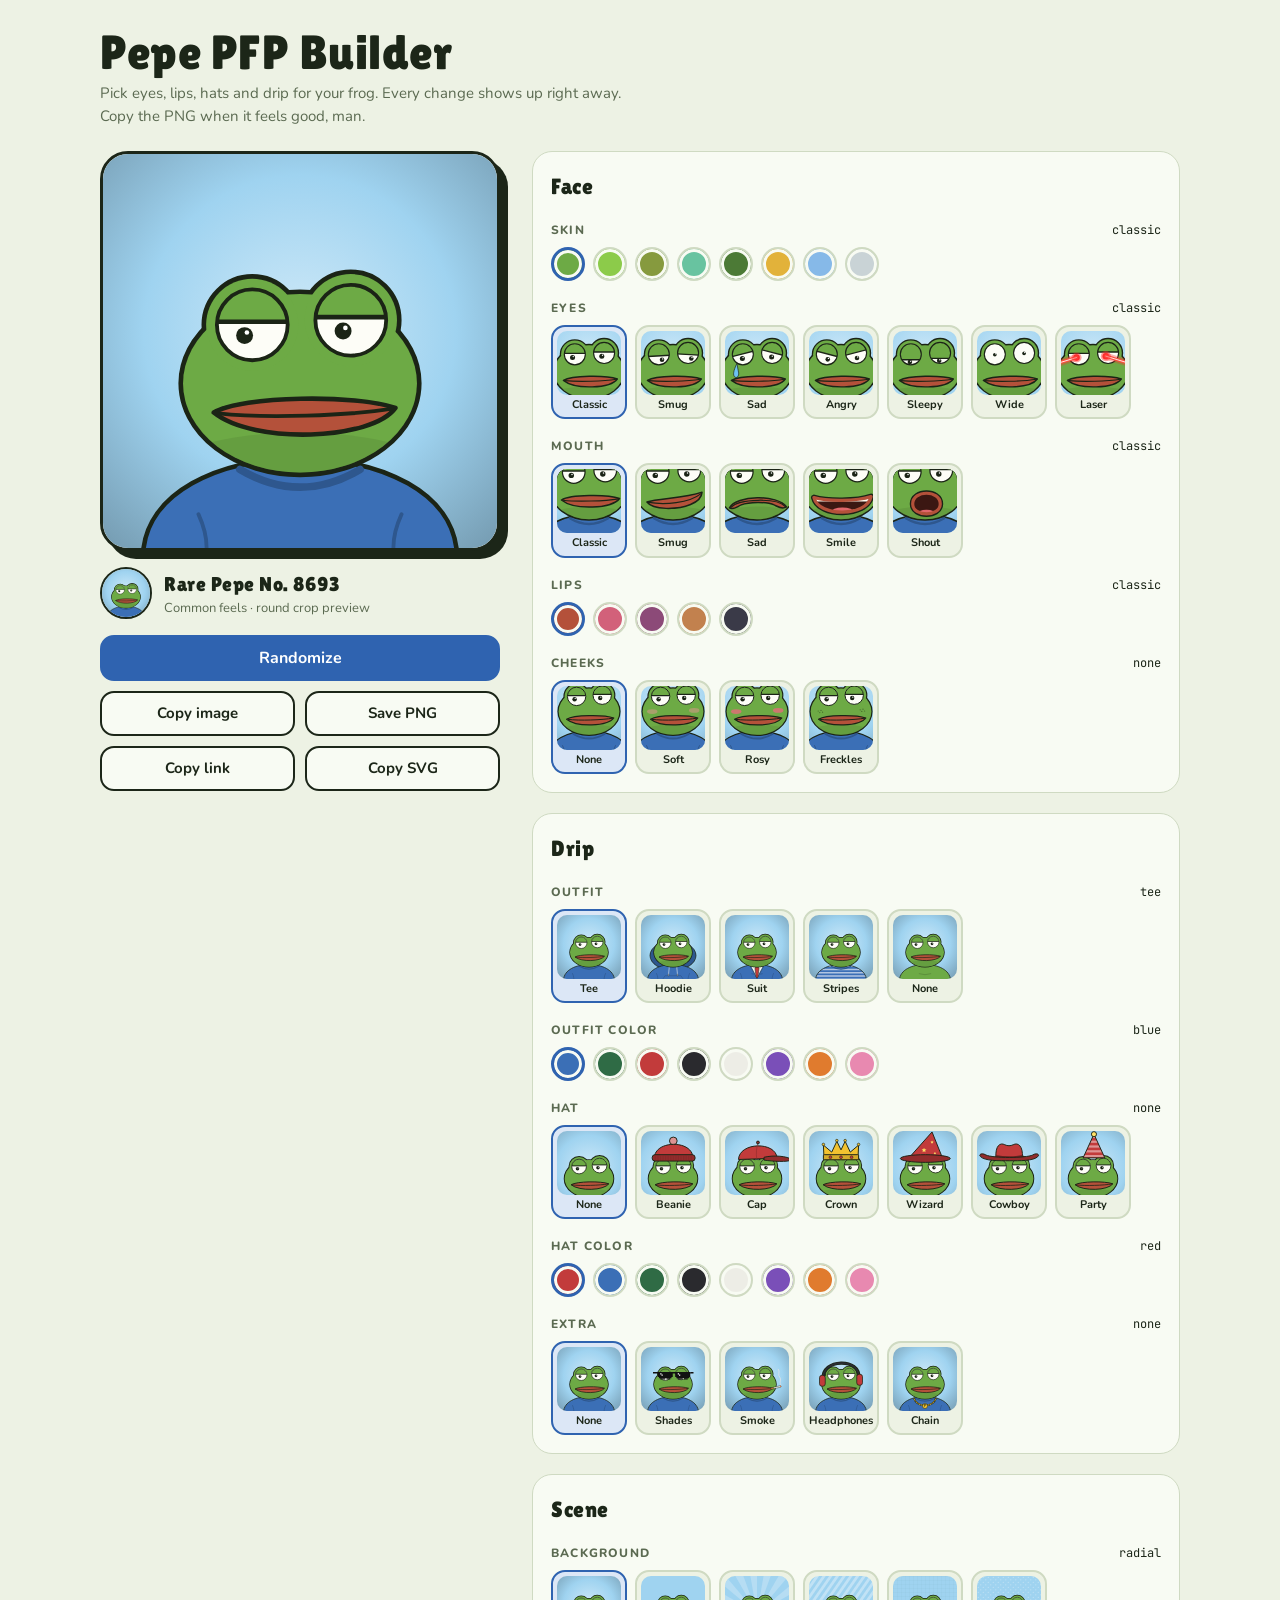
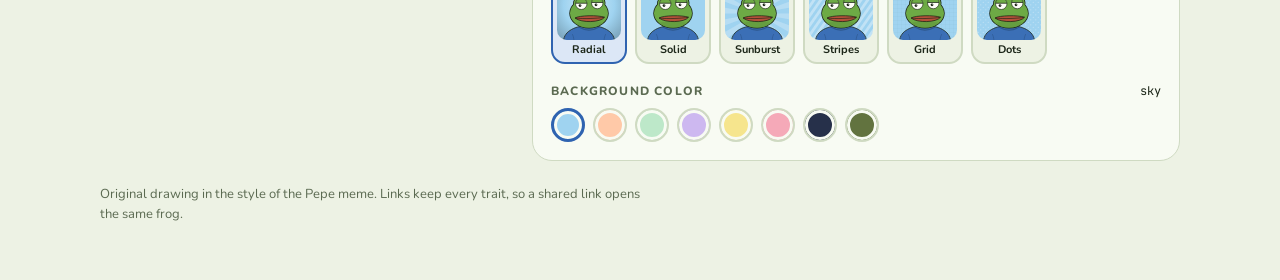
==== pepe-pfp/index.html @ 2403009d "Add Pepe PFP builder page Standalone HTML avatar builder: pick skin, eyes, mouth, lips, cheeks, outf" ====
<!doctype html>
<html lang="en">
<head>
<meta charset="utf-8">
<meta name="viewport" content="width=device-width, initial-scale=1, viewport-fit=cover">
<title>Pepe PFP Builder</title>
<link rel="preconnect" href="https://fonts.googleapis.com">
<link rel="preconnect" href="https://fonts.gstatic.com" crossorigin>
<link rel="stylesheet" href="https://fonts.googleapis.com/css2?family=Lilita+One&family=Nunito:wght@400;600;700;800&family=JetBrains+Mono:wght@500&display=swap">
<style>
/* Layout: a sticker-card preview pinned on the left, trait drawers on the right; stacks on phones. */
:root {
  --bg: #EDF2E4;
  --surface: #F8FBF3;
  --ink: #1C2618;
  --muted: #5B6A51;
  --line: #CFDAC2;
  --accent: #2F63B0;
  --accent-ink: #FFFFFF;
  --accent-soft: #DCE7F6;
  --shadow: #1C2618;
  --font-display: "Lilita One", "Arial Rounded MT Bold", "Trebuchet MS", system-ui, sans-serif;
  --font-body: "Nunito", "Segoe UI", system-ui, -apple-system, sans-serif;
  --font-mono: "JetBrains Mono", ui-monospace, "SFMono-Regular", Menlo, monospace;
}
@media (prefers-color-scheme: dark) {
  :root:not([data-theme="light"]) {
    --bg: #10160F; --surface: #19211A; --ink: #E4EDDA; --muted: #9BAA8F; --line: #2D3A2B;
    --accent: #86ADEE; --accent-ink: #0D1420; --accent-soft: #1E2B40; --shadow: #000000;
    color-scheme: dark;
  }
}
:root[data-theme="dark"] {
  --bg: #10160F; --surface: #19211A; --ink: #E4EDDA; --muted: #9BAA8F; --line: #2D3A2B;
  --accent: #86ADEE; --accent-ink: #0D1420; --accent-soft: #1E2B40; --shadow: #000000;
  color-scheme: dark;
}

* { box-sizing: border-box; }
[hidden] { display: none !important; }
body {
  margin: 0;
  background: var(--bg);
  color: var(--ink);
  font: 15px/1.5 var(--font-body);
}
.wrap {
  max-width: 1120px;
  margin: 0 auto;
  padding-inline: 20px;
  padding-block: 28px 56px;
  display: grid;
  gap: 24px;
}
header { display: grid; gap: 4px; }
h1 {
  font-family: var(--font-display);
  font-weight: 400;
  font-size: clamp(32px, 6vw, 48px);
  line-height: 1.05;
  margin: 0;
  letter-spacing: 0.5px;
  text-wrap: balance;
}
.lede { margin: 0; color: var(--muted); max-width: 60ch; }

.layout {
  display: grid;
  grid-template-columns: minmax(0, 400px) minmax(0, 1fr);
  gap: 32px;
  align-items: start;
}
@media (max-width: 820px) {
  .layout { grid-template-columns: minmax(0, 1fr); }
}

/* Preview column */
.preview {
  position: sticky;
  top: calc(env(safe-area-inset-top, 0px) + 16px);
  display: grid;
  gap: 16px;
}
@media (max-width: 820px) { .preview { position: static; } }
.stage {
  width: 100%;
  max-width: 400px;
  aspect-ratio: 1;
  border: 3px solid var(--ink);
  border-radius: 28px;
  overflow: hidden;
  box-shadow: 8px 8px 0 var(--shadow);
  background: var(--surface);
}
.stage svg { display: block; width: 100%; height: 100%; }

.card-meta {
  display: flex;
  align-items: center;
  gap: 12px;
  max-width: 400px;
}
.mini {
  width: 52px; height: 52px; flex: none;
  border-radius: 50%;
  overflow: hidden;
  border: 2px solid var(--ink);
}
.mini svg { display: block; width: 100%; height: 100%; }
.serial { display: grid; min-width: 0; }
.serial b {
  font-family: var(--font-display);
  font-weight: 400;
  font-size: 20px;
  letter-spacing: 0.5px;
  font-variant-numeric: tabular-nums;
}
.serial span { color: var(--muted); font-size: 13px; }

.actions {
  display: grid;
  grid-template-columns: 1fr 1fr;
  gap: 10px;
  max-width: 400px;
}
.btn {
  font: 700 15px/1 var(--font-body);
  padding: 13px 14px;
  border-radius: 14px;
  border: 2px solid var(--ink);
  background: var(--surface);
  color: var(--ink);
  cursor: pointer;
  transition: transform .12s ease, background-color .12s ease;
}
.btn:hover { background: var(--accent-soft); }
.btn:active { transform: translateY(1px); }
.btn.primary { background: var(--accent); color: var(--accent-ink); border-color: var(--accent); grid-column: 1 / -1; font-size: 16px; }
.btn.primary:hover { filter: brightness(1.06); }
.btn:focus-visible, .opt:focus-visible { outline: 3px solid var(--accent); outline-offset: 2px; }

.save {
  display: grid;
  gap: 8px;
  max-width: 400px;
  padding: 12px;
  border: 2px dashed var(--line);
  border-radius: 16px;
}
.save img { width: 100%; border-radius: 12px; display: block; }
.save p { margin: 0; font-size: 13px; color: var(--muted); }

.toast {
  position: fixed;
  left: 50%;
  bottom: calc(env(safe-area-inset-bottom, 0px) + 20px);
  transform: translateX(-50%);
  background: var(--ink);
  color: var(--bg);
  padding: 10px 16px;
  border-radius: 12px;
  font-weight: 700;
  max-width: calc(100% - 32px);
  text-align: center;
}

/* Trait drawers */
.traits { display: grid; gap: 20px; min-width: 0; }
.group {
  background: var(--surface);
  border: 1px solid var(--line);
  border-radius: 20px;
  padding: 18px;
  display: grid;
  gap: 18px;
  min-width: 0;
}
.group h2 {
  margin: 0;
  font-family: var(--font-display);
  font-weight: 400;
  font-size: 22px;
  letter-spacing: 0.5px;
}
.field { display: grid; gap: 8px; min-width: 0; }
.field-head { display: flex; justify-content: space-between; align-items: baseline; gap: 12px; }
.label {
  font-size: 12px;
  font-weight: 800;
  text-transform: uppercase;
  letter-spacing: 1.2px;
  color: var(--muted);
}
.value { font-family: var(--font-mono); font-size: 12px; color: var(--ink); }
.options { display: flex; flex-wrap: wrap; gap: 8px; }

.opt {
  appearance: none;
  border: 2px solid var(--line);
  background: var(--bg);
  color: var(--ink);
  border-radius: 14px;
  padding: 4px 4px 6px;
  cursor: pointer;
  display: grid;
  gap: 4px;
  justify-items: center;
  font: 700 11px/1.1 var(--font-body);
  transition: border-color .12s ease, background-color .12s ease;
}
.opt svg { width: 64px; height: 64px; border-radius: 10px; display: block; }
.opt:hover { border-color: var(--muted); }
.opt[aria-checked="true"] { border-color: var(--accent); background: var(--accent-soft); }

.swatch {
  width: 34px; height: 34px;
  padding: 0;
  border-radius: 50%;
  background: var(--c);
  border: 2px solid var(--line);
  box-shadow: inset 0 0 0 3px var(--surface);
}
.swatch[aria-checked="true"] { background: var(--c); border-color: var(--accent); border-width: 3px; }

footer { color: var(--muted); font-size: 13px; max-width: 70ch; }

@media (prefers-reduced-motion: reduce) {
  * { transition: none !important; }
}
</style>
</head>
<body>
<div class="wrap">
  <header>
    <h1>Pepe PFP Builder</h1>
    <p class="lede">Pick eyes, lips, hats and drip for your frog. Every change shows up right away. Copy the PNG when it feels good, man.</p>
  </header>

  <div class="layout">
    <aside class="preview" aria-label="Preview">
      <div class="stage" id="stage" role="img" aria-label="Your Pepe avatar"></div>
      <div class="card-meta">
        <div class="mini" id="mini" aria-hidden="true"></div>
        <div class="serial">
          <b id="serial">Rare Pepe No. 0001</b>
          <span id="summary">Round crop preview</span>
        </div>
      </div>
      <div class="actions">
        <button class="btn primary" id="btn-random" type="button">Randomize</button>
        <button class="btn" id="btn-copy-img" type="button">Copy image</button>
        <button class="btn" id="btn-save" type="button">Save PNG</button>
        <button class="btn" id="btn-link" type="button">Copy link</button>
        <button class="btn" id="btn-svg" type="button">Copy SVG</button>
      </div>
      <div class="save" id="save" hidden>
        <img id="save-img" alt="Your Pepe avatar as a 1024 px PNG">
        <p>Right-click the image and choose Save image, or long-press it on a phone.</p>
      </div>
    </aside>

    <main class="traits" id="traits"></main>
  </div>

  <footer>
    Original drawing in the style of the Pepe meme. Links keep every trait, so a shared link opens the same frog.
  </footer>
</div>
<div class="toast" id="toast" role="status" aria-live="polite" hidden></div>

<script>
(() => {
  // Set this to the published page URL so "Copy link" works when the page runs inside a frame.
  const ARTIFACT_URL = 'https://claude.ai/artifact/6FzwJg9mjZRHmJWPPnDhVw';

  const OUT = '#1B2416';

  const SWATCH = {
    skin: { classic: '#6DAA45', lime: '#8CCB4A', olive: '#869A3E', mint: '#68C3A0', swamp: '#4C7A36', gold: '#E2B23A', ice: '#86B9E8', ghost: '#C9D3D6' },
    lips: { classic: '#B4513A', rose: '#D2617A', plum: '#8C4A78', caramel: '#C2814E', ink: '#3A3A48' },
    outfitColor: { blue: '#3B6FB6', forest: '#2F6B45', red: '#C23B3B', black: '#2A2A2E', white: '#EDEDE6', purple: '#7A4FB8', orange: '#E07B2E', pink: '#E889B0' },
    hatColor: { red: '#C23B3B', blue: '#3B6FB6', forest: '#2F6B45', black: '#2A2A2E', white: '#EDEDE6', purple: '#7A4FB8', orange: '#E07B2E', pink: '#E889B0' },
    bgColor: { sky: '#9FD3F0', peach: '#FFC9A8', mint: '#BDE8C9', lilac: '#CDB8F0', lemon: '#F6E58D', rose: '#F5A9B8', night: '#26304A', swamp: '#62733F' },
  };
  const SHAPES = {
    eyes: ['classic', 'smug', 'sad', 'angry', 'sleepy', 'wide', 'laser'],
    mouth: ['classic', 'smug', 'sad', 'smile', 'shout'],
    blush: ['none', 'soft', 'rosy', 'freckles'],
    outfit: ['tee', 'hoodie', 'suit', 'stripes', 'none'],
    hat: ['none', 'beanie', 'cap', 'crown', 'wizard', 'cowboy', 'party'],
    extra: ['none', 'shades', 'cig', 'headphones', 'chain'],
    background: ['radial', 'solid', 'sunburst', 'stripes', 'grid', 'dots'],
  };
  const DEFAULTS = {
    skin: 'classic', eyes: 'classic', mouth: 'classic', lips: 'classic', blush: 'none',
    outfit: 'tee', outfitColor: 'blue', hat: 'none', hatColor: 'red', extra: 'none',
    background: 'radial', bgColor: 'sky',
  };
  const KEYS = Object.keys(DEFAULTS);
  const LABELS = {
    skin: 'Skin', eyes: 'Eyes', mouth: 'Mouth', lips: 'Lips', blush: 'Cheeks',
    outfit: 'Outfit', outfitColor: 'Outfit color', hat: 'Hat', hatColor: 'Hat color', extra: 'Extra',
    background: 'Background', bgColor: 'Background color',
  };
  const OPTION_NAMES = { cig: 'Smoke', none: 'None', tee: 'Tee' };
  const GROUPS = [
    { title: 'Face', keys: ['skin', 'eyes', 'mouth', 'lips', 'blush'] },
    { title: 'Drip', keys: ['outfit', 'outfitColor', 'hat', 'hatColor', 'extra'] },
    { title: 'Scene', keys: ['background', 'bgColor'] },
  ];
  // Thumbnail crops so small parts stay readable.
  const CROP = {
    eyes: '116 120 280 280', mouth: '126 210 260 260', blush: '96 170 320 320',
    hat: '56 0 400 400',
  };

  // ---------- color helpers ----------
  const hex = (c) => [1, 3, 5].map((i) => parseInt(c.slice(i, i + 2), 16));
  const toHex = (rgb) => '#' + rgb.map((v) => Math.round(Math.max(0, Math.min(255, v))).toString(16).padStart(2, '0')).join('');
  const mix = (a, b, t) => { const A = hex(a), B = hex(b); return toHex(A.map((v, i) => v + (B[i] - v) * t)); };
  const lighten = (c, t) => mix(c, '#ffffff', t);
  const darken = (c, t) => mix(c, '#000000', t);

  const star = (cx, cy, r) => {
    const pts = [];
    for (let i = 0; i < 10; i++) {
      const rad = i % 2 ? r * 0.45 : r;
      const a = (-90 + i * 36) * Math.PI / 180;
      pts.push((cx + rad * Math.cos(a)).toFixed(1) + ',' + (cy + rad * Math.sin(a)).toFixed(1));
    }
    return pts.join(' ');
  };

  // ---------- layers ----------
  function background(kind, c, u) {
    const lo = lighten(c, 0.35);
    switch (kind) {
      case 'solid':
        return ['', `<rect width="512" height="512" fill="${c}"/>`];
      case 'radial':
        return [
          `<radialGradient id="${u}-bg" cx="50%" cy="45%" r="72%"><stop offset="0" stop-color="${lighten(c, 0.5)}"/><stop offset=".55" stop-color="${c}"/><stop offset="1" stop-color="${darken(c, 0.25)}"/></radialGradient>`,
          `<rect width="512" height="512" fill="url(#${u}-bg)"/>`,
        ];
      case 'sunburst': {
        let d = '';
        for (let i = 0; i < 18; i++) {
          const a1 = (i * 20) * Math.PI / 180, a2 = (i * 20 + 10) * Math.PI / 180;
          d += `M256,300L${(256 + 900 * Math.cos(a1)).toFixed(0)},${(300 + 900 * Math.sin(a1)).toFixed(0)}L${(256 + 900 * Math.cos(a2)).toFixed(0)},${(300 + 900 * Math.sin(a2)).toFixed(0)}Z`;
        }
        return ['', `<rect width="512" height="512" fill="${c}"/><path d="${d}" fill="${lo}" opacity=".7"/>`];
      }
      case 'stripes':
        return [
          `<pattern id="${u}-bg" width="44" height="44" patternUnits="userSpaceOnUse" patternTransform="rotate(35)"><rect width="44" height="44" fill="${c}"/><rect width="22" height="44" fill="${lo}"/></pattern>`,
          `<rect width="512" height="512" fill="url(#${u}-bg)"/>`,
        ];
      case 'grid':
        return [
          `<pattern id="${u}-bg" width="32" height="32" patternUnits="userSpaceOnUse"><rect width="32" height="32" fill="${c}"/><path d="M32 0H0V32" fill="none" stroke="${darken(c, 0.14)}" stroke-width="2"/></pattern>`,
          `<rect width="512" height="512" fill="url(#${u}-bg)"/>`,
        ];
      case 'dots':
        return [
          `<pattern id="${u}-bg" width="40" height="40" patternUnits="userSpaceOnUse"><rect width="40" height="40" fill="${c}"/><circle cx="10" cy="10" r="5" fill="${lo}"/><circle cx="30" cy="30" r="5" fill="${lo}"/></pattern>`,
          `<rect width="512" height="512" fill="url(#${u}-bg)"/>`,
        ];
    }
    return ['', ''];
  }

  const BODY = 'M52,520 C56,440 150,396 256,396 C362,396 456,440 460,520 Z';

  function outfit(kind, oc, skin, u) {
    const dk = darken(oc, 0.22);
    const body = (fill) => `<path d="${BODY}" fill="${fill}" stroke="${OUT}" stroke-width="6" stroke-linejoin="round"/>`;
    const sleeves = `<path d="M124,468 C134,490 136,505 134,520 M388,468 C378,490 376,505 378,520" fill="none" stroke="${dk}" stroke-width="5" stroke-linecap="round"/>`;
    const collar = `<path d="M178,410 Q256,456 334,410" fill="none" stroke="${dk}" stroke-width="10" stroke-linecap="round"/>`;
    switch (kind) {
      case 'none':
        return ['', '', body(skin) + `<path d="M210,470 Q256,486 302,470" fill="none" stroke="${darken(skin, 0.25)}" stroke-width="5" stroke-linecap="round"/>`];
      case 'tee':
        return ['', '', body(oc) + sleeves + collar];
      case 'stripes': {
        let stripes = '';
        for (let y = 404; y < 520; y += 26) stripes += `<rect x="40" y="${y}" width="440" height="12" fill="${lighten(oc, 0.6)}"/>`;
        return [
          `<clipPath id="${u}-body"><path d="${BODY}"/></clipPath>`,
          '',
          `<path d="${BODY}" fill="${oc}"/><g clip-path="url(#${u}-body)">${stripes}</g><path d="${BODY}" fill="none" stroke="${OUT}" stroke-width="6" stroke-linejoin="round"/>` + collar,
        ];
      }
      case 'hoodie': {
        const hood = `<ellipse cx="256" cy="324" rx="184" ry="118" fill="${dk}" stroke="${OUT}" stroke-width="6"/>`;
        const strings = `<path d="M226,418 L220,476 M286,418 L292,476" stroke="${lighten(oc, 0.7)}" stroke-width="6" stroke-linecap="round"/><circle cx="220" cy="480" r="6" fill="${lighten(oc, 0.7)}" stroke="${OUT}" stroke-width="3"/><circle cx="292" cy="480" r="6" fill="${lighten(oc, 0.7)}" stroke="${OUT}" stroke-width="3"/>`;
        const pocket = `<path d="M170,520 L192,486 L320,486 L342,520" fill="none" stroke="${dk}" stroke-width="5" stroke-linejoin="round"/>`;
        return ['', hood, body(oc) + sleeves + pocket + strings];
      }
      case 'suit': {
        const tie = oc === SWATCH.outfitColor.red ? '#E8B730' : '#C23B3B';
        return ['', '', body(oc) +
          `<path d="M200,402 L256,506 L312,402 Z" fill="#F7F6EF" stroke="${OUT}" stroke-width="4" stroke-linejoin="round"/>` +
          `<path d="M246,414 L266,414 L272,428 L264,494 L256,506 L248,494 L240,428 Z" fill="${tie}" stroke="${OUT}" stroke-width="4" stroke-linejoin="round"/>` +
          `<path d="M200,402 L238,474 L214,470 M312,402 L274,474 L298,470" fill="none" stroke="${dk}" stroke-width="6" stroke-linejoin="round" stroke-linecap="round"/>` +
          sleeves];
      }
    }
    return ['', '', ''];
  }

  const HEAD = '<ellipse cx="256" cy="298" rx="152" ry="116"/><circle cx="194" cy="222" r="60"/><circle cx="322" cy="216" r="60"/>';
  const EYE_POS = [{ cx: 194, cy: 222, side: -1 }, { cx: 322, cy: 216, side: 1 }];
  const EYE_R = 46;
  // o / i: lid height at the outer / inner corner. px, py: pupil offset.
  const EYE_STYLE = {
    classic: { o: -4, i: -4, px: -10, py: 14, pr: 11 },
    smug: { o: 10, i: 4, px: 14, py: 24, pr: 10 },
    sad: { o: 12, i: -16, px: -2, py: 18, pr: 11 },
    angry: { o: -16, i: 12, px: 4, py: 22, pr: 10 },
    sleepy: { o: 24, i: 24, px: -4, py: 34, pr: 10 },
    wide: { o: -90, i: -90, px: 0, py: 2, pr: 8 },
    laser: { o: -4, i: -4, px: -10, py: 14, pr: 11 },
  };

  function eyes(kind, skin, u) {
    const st = EYE_STYLE[kind];
    let defs = '', g = '';
    EYE_POS.forEach((e, k) => {
      const xL = e.cx - EYE_R - 8, xR = e.cx + EYE_R + 8;
      const yOuter = e.cy + st.o, yInner = e.cy + st.i;
      const yL = e.side < 0 ? yOuter : yInner, yR = e.side < 0 ? yInner : yOuter;
      const px = e.cx + st.px, py = e.cy + st.py;
      defs += `<clipPath id="${u}-eye${k}"><circle cx="${e.cx}" cy="${e.cy}" r="${EYE_R}"/></clipPath>`;
      g += `<circle cx="${e.cx}" cy="${e.cy}" r="${EYE_R}" fill="#FDFDF7"/>`;
      g += `<g clip-path="url(#${u}-eye${k})">`;
      if (kind === 'laser') {
        g += `<circle cx="${px}" cy="${py}" r="${st.pr + 3}" fill="#FF2D2D"/><circle cx="${px}" cy="${py}" r="5" fill="#FFF3F0"/>`;
      } else {
        g += `<circle cx="${px}" cy="${py}" r="${st.pr}" fill="${OUT}"/><circle cx="${px + 3}" cy="${py - 4}" r="3" fill="#FFFFFF"/>`;
      }
      g += `<polygon points="${xL},${e.cy - EYE_R - 12} ${xR},${e.cy - EYE_R - 12} ${xR},${yR} ${xL},${yL}" fill="${skin}"/>`;
      g += `<line x1="${xL}" y1="${yL}" x2="${xR}" y2="${yR}" stroke="${OUT}" stroke-width="6"/>`;
      g += `</g><circle cx="${e.cx}" cy="${e.cy}" r="${EYE_R}" fill="none" stroke="${OUT}" stroke-width="5"/>`;
    });
    if (kind === 'sad') {
      const e = EYE_POS[0];
      g += `<path d="M${e.cx - 26},${e.cy + 40} C${e.cx - 40},${e.cy + 70} ${e.cx - 46},${e.cy + 92} ${e.cx - 34},${e.cy + 100} C${e.cx - 22},${e.cy + 106} ${e.cx - 14},${e.cy + 90} ${e.cx - 20},${e.cy + 72} Z" fill="#6EC3F4" stroke="${OUT}" stroke-width="3" stroke-linejoin="round"/>`;
    }
    return [defs, g];
  }

  function lasers(kind) {
    if (kind !== 'laser') return '';
    const st = EYE_STYLE.laser;
    let g = '';
    EYE_POS.forEach((e) => {
      const x1 = e.cx + st.px, y1 = e.cy + st.py;
      const x2 = x1 + e.side * 520, y2 = y1 + 160;
      g += `<line x1="${x1}" y1="${y1}" x2="${x2}" y2="${y2}" stroke="#FF2D2D" stroke-width="30" stroke-linecap="round" opacity=".35"/>`;
      g += `<line x1="${x1}" y1="${y1}" x2="${x2}" y2="${y2}" stroke="#FF4B3E" stroke-width="14" stroke-linecap="round"/>`;
      g += `<line x1="${x1}" y1="${y1}" x2="${x2}" y2="${y2}" stroke="#FFF3F0" stroke-width="4" stroke-linecap="round"/>`;
      g += `<circle cx="${x1}" cy="${y1}" r="22" fill="#FF2D2D" opacity=".45"/>`;
    });
    return g;
  }

  const MOUTH = {
    classic: { d: 'M144,336 C180,314 330,312 380,330 C350,372 196,378 144,336 Z', line: 'M150,337 C210,344 320,340 376,331', corner: [372, 332] },
    smug: { d: 'M150,344 C196,328 300,330 374,304 C372,348 300,372 228,370 C188,368 162,360 150,344 Z', line: 'M156,346 C222,356 320,350 370,310', corner: [366, 312] },
    sad: { d: 'M144,368 C172,316 340,312 376,364 C356,376 340,362 326,356 C296,342 222,344 192,356 C176,362 160,378 144,368 Z', line: 'M150,366 C182,330 338,326 370,362', corner: [368, 360] },
    smile: { d: 'M146,326 C200,342 320,342 378,322 C362,404 166,408 146,326 Z', open: true, teeth: true, tongue: [262, 384, 46, 18], corner: [372, 328] },
    shout: { d: 'M206,352 C206,294 318,294 318,352 C318,406 206,406 206,352 Z', open: true, tongue: [262, 392, 38, 16], corner: [314, 350] },
  };

  function mouth(kind, lip, u) {
    const m = MOUTH[kind];
    if (!m.open) {
      return ['',
        `<path d="${m.d}" fill="${lip}" stroke="${OUT}" stroke-width="6" stroke-linejoin="round"/>` +
        `<path d="${m.line}" fill="none" stroke="${OUT}" stroke-width="5" stroke-linecap="round"/>`];
    }
    const [tx, ty, trx, try_] = m.tongue;
    return [
      `<clipPath id="${u}-mouth"><path d="${m.d}"/></clipPath>`,
      `<path d="${m.d}" fill="none" stroke="${OUT}" stroke-width="24" stroke-linejoin="round"/>` +
      `<path d="${m.d}" fill="#3B1712"/>` +
      `<g clip-path="url(#${u}-mouth)">` +
        (m.teeth ? `<rect x="140" y="318" width="240" height="24" fill="#FFFDF3"/>` : '') +
        `<ellipse cx="${tx}" cy="${ty}" rx="${trx}" ry="${try_}" fill="#E0676B"/>` +
      `</g>` +
      `<path d="${m.d}" fill="none" stroke="${lip}" stroke-width="13" stroke-linejoin="round"/>`,
    ];
  }

  function blush(kind, skin) {
    const cheeks = [[152, 298], [362, 292]];
    if (kind === 'soft' || kind === 'rosy') {
      const [c, o] = kind === 'soft' ? ['#FF8FA3', 0.4] : ['#FF5F86', 0.65];
      return cheeks.map(([x, y]) => `<ellipse cx="${x}" cy="${y}" rx="26" ry="12" fill="${c}" opacity="${o}"/>`).join('');
    }
    if (kind === 'freckles') {
      const f = darken(skin, 0.38);
      return cheeks.map(([x, y]) => [[-10, -3], [4, -6], [12, 3], [-2, 5]].map(([dx, dy]) => `<circle cx="${x + dx}" cy="${y + dy}" r="3" fill="${f}"/>`).join('')).join('');
    }
    return '';
  }

  function hat(kind, hc, u) {
    const dk = darken(hc, 0.25), lt = lighten(hc, 0.45);
    const s = `stroke="${OUT}" stroke-width="6" stroke-linejoin="round"`;
    switch (kind) {
      case 'beanie': {
        let ribs = '';
        for (let x = 146; x <= 370; x += 16) ribs += `M${x},156 V182 `;
        return ['',
          `<circle cx="258" cy="62" r="24" fill="${lt}" ${s}/>` +
          `<path d="M140,170 C138,56 378,54 380,166 Z" fill="${hc}" ${s}/>` +
          `<rect x="126" y="148" width="268" height="40" rx="18" fill="${dk}" ${s}/>` +
          `<path d="${ribs}" stroke="${darken(hc, 0.4)}" stroke-width="3" opacity=".6"/>`];
      }
      case 'cap':
        return ['',
          `<path d="M140,178 C146,68 374,64 382,170 Z" fill="${hc}" ${s}/>` +
          `<path d="M300,164 C362,150 444,156 476,180 C444,196 360,190 300,182 Z" fill="${dk}" ${s}/>` +
          `<path d="M262,72 C252,108 250,140 254,174" fill="none" stroke="${dk}" stroke-width="4"/>` +
          `<circle cx="262" cy="72" r="9" fill="${dk}" ${s}/>`];
      case 'crown': {
        const gold = '#F2C230';
        return ['',
          `<path d="M150,178 L146,88 L198,132 L230,64 L256,118 L282,64 L314,132 L366,88 L362,178 Z" fill="${gold}" ${s}/>` +
          `<rect x="146" y="148" width="220" height="32" rx="6" fill="${darken(gold, 0.12)}" ${s}/>` +
          [[190, 164], [256, 164], [322, 164]].map(([x, y]) => `<circle cx="${x}" cy="${y}" r="9" fill="${hc}" stroke="${OUT}" stroke-width="3"/>`).join('') +
          [[146, 84], [230, 60], [282, 60], [366, 84]].map(([x, y]) => `<circle cx="${x}" cy="${y}" r="8" fill="${gold}" stroke="${OUT}" stroke-width="4"/>`).join('')];
      }
      case 'wizard':
        return ['',
          `<path d="M152,172 L300,6 L366,170 Z" fill="${hc}" ${s}/>` +
          `<polygon points="${star(250, 120, 16)}" fill="#FFE066"/><polygon points="${star(300, 70, 11)}" fill="#FFE066"/><polygon points="${star(318, 140, 9)}" fill="#FFE066"/>` +
          `<ellipse cx="258" cy="172" rx="156" ry="24" fill="${dk}" ${s}/>`];
      case 'cowboy':
        return ['',
          `<path d="M174,166 C170,92 200,70 230,86 C246,94 266,94 282,86 C312,70 344,92 340,166 Z" fill="${hc}" ${s}/>` +
          `<path d="M174,150 C230,160 284,160 340,150 L340,166 C284,174 230,174 174,166 Z" fill="${darken(hc, 0.4)}"/>` +
          `<path d="M78,160 C104,188 196,186 258,186 C320,186 410,188 436,160 C452,144 424,136 404,150 C364,170 152,170 112,150 C92,136 62,144 78,160 Z" fill="${dk}" ${s}/>`];
      case 'party': {
        let st = '';
        for (let y = 30; y < 170; y += 30) st += `<rect x="150" y="${y}" width="220" height="14" fill="${lt}"/>`;
        return [
          `<clipPath id="${u}-party"><path d="M194,168 L262,20 L330,168 Z"/></clipPath>`,
          `<path d="M194,168 L262,20 L330,168 Z" fill="${hc}"/><g clip-path="url(#${u}-party)">${st}</g>` +
          `<path d="M194,168 L262,20 L330,168 Z" fill="none" ${s}/>` +
          `<circle cx="262" cy="20" r="16" fill="#FFE066" ${s}/>`];
      }
    }
    return ['', ''];
  }

  function extra(kind, hc, mouthKind) {
    switch (kind) {
      case 'shades': {
        const lens = (x) =>
          `<rect x="${x}" y="200" width="120" height="40" fill="#111"/>` +
          `<rect x="${x + 10}" y="240" width="100" height="10" fill="#111"/>` +
          `<rect x="${x + 20}" y="250" width="40" height="10" fill="#111"/>` +
          `<rect x="${x + 70}" y="250" width="30" height="10" fill="#111"/>` +
          `<rect x="${x + 20}" y="210" width="10" height="10" fill="#FFF"/><rect x="${x + 30}" y="220" width="10" height="10" fill="#FFF"/>`;
        return `<rect x="96" y="200" width="300" height="12" fill="#111"/><rect x="396" y="200" width="24" height="12" fill="#111"/>` + lens(134) + lens(274);
      }
      case 'cig': {
        const [x, y] = MOUTH[mouthKind].corner;
        return `<g transform="translate(${x},${y}) rotate(-13)">` +
          `<rect x="-6" y="-6" width="84" height="12" rx="2" fill="#F5F2E8" stroke="${OUT}" stroke-width="3"/>` +
          `<rect x="-6" y="-6" width="24" height="12" rx="2" fill="#D9893B" stroke="${OUT}" stroke-width="3"/>` +
          `<rect x="72" y="-5" width="6" height="10" fill="#FF6A2B"/>` +
          `<path d="M80,-10 C66,-34 98,-50 84,-74 C70,-98 100,-114 88,-138" fill="none" stroke="#E4E4E4" stroke-width="7" stroke-linecap="round" opacity=".75"/>` +
          `</g>`;
      }
      case 'headphones':
        return `<path d="M114,258 C94,92 418,82 398,250" fill="none" stroke="${OUT}" stroke-width="26" stroke-linecap="round"/>` +
          `<path d="M114,258 C94,92 418,82 398,250" fill="none" stroke="#2A2D33" stroke-width="14" stroke-linecap="round"/>` +
          `<rect x="84" y="226" width="46" height="88" rx="20" fill="${hc}" stroke="${OUT}" stroke-width="6"/>` +
          `<rect x="382" y="218" width="46" height="88" rx="20" fill="${hc}" stroke="${OUT}" stroke-width="6"/>`;
      case 'chain':
        return `<path d="M168,412 C196,486 316,486 344,412" fill="none" stroke="${OUT}" stroke-width="14" stroke-linecap="round"/>` +
          `<path d="M168,412 C196,486 316,486 344,412" fill="none" stroke="#E8B730" stroke-width="8" stroke-dasharray="11 4"/>` +
          `<circle cx="256" cy="472" r="20" fill="#F2C230" stroke="${OUT}" stroke-width="4"/>` +
          `<text x="256" y="481" text-anchor="middle" font-family="Arial Black, Arial, sans-serif" font-weight="900" font-size="24" fill="${OUT}">P</text>`;
    }
    return '';
  }

  // Draw one avatar as an SVG string. `u` keeps ids unique when many SVGs share the page.
  function render(s, u, vb = '0 0 512 512', size = 0) {
    const skin = SWATCH.skin[s.skin];
    const oc = SWATCH.outfitColor[s.outfitColor];
    const hc = SWATCH.hatColor[s.hatColor];
    const [bgDefs, bg] = background(s.background, SWATCH.bgColor[s.bgColor], u);
    const [ofDefs, behind, body] = outfit(s.outfit, oc, skin, u);
    const [eyDefs, eye] = eyes(s.eyes, skin, u);
    const [moDefs, mo] = mouth(s.mouth, SWATCH.lips[s.lips], u);
    const [htDefs, ht] = hat(s.hat, hc, u);
    const front = s.extra === 'chain' ? extra('chain', hc, s.mouth) : '';
    const top = s.extra === 'chain' ? '' : extra(s.extra, hc, s.mouth);
    const headClip = `<clipPath id="${u}-head"><ellipse cx="256" cy="298" rx="152" ry="116"/></clipPath>`;
    const head =
      `<g fill="${OUT}" stroke="${OUT}" stroke-width="12">${HEAD}</g>` +
      `<g fill="${skin}">${HEAD}</g>` +
      `<ellipse cx="256" cy="414" rx="176" ry="52" fill="${darken(skin, 0.2)}" opacity=".35" clip-path="url(#${u}-head)"/>`;
    const dims = size ? ` width="${size}" height="${size}"` : '';
    return `<svg xmlns="http://www.w3.org/2000/svg" viewBox="${vb}"${dims} aria-hidden="true">` +
      `<defs>${bgDefs}${ofDefs}${eyDefs}${moDefs}${htDefs}${headClip}</defs>` +
      bg + behind + body + front + head + blush(s.blush, skin) + eye + mo + ht + top + lasers(s.eyes) +
      `</svg>`;
  }

  // ---------- state ----------
  let state = { ...DEFAULTS };

  const valid = (k, v) => (SHAPES[k] ? SHAPES[k].includes(v) : SWATCH[k] && v in SWATCH[k]);
  const token = (s = state) => KEYS.map((k) => k + '.' + s[k]).join('~');
  const query = (s = state) => KEYS.map((k) => k + '=' + encodeURIComponent(s[k])).join('&');

  function readLocation() {
    const s = { ...DEFAULTS };
    try {
      const q = new URLSearchParams(location.search);
      KEYS.forEach((k) => { const v = q.get(k); if (v && valid(k, v)) s[k] = v; });
      const h = location.hash.replace(/^#/, '');
      if (h) h.split('~').forEach((pair) => {
        const [k, v] = pair.split('.');
        if (KEYS.includes(k) && valid(k, v)) s[k] = v;
      });
    } catch (e) { /* keep defaults */ }
    return s;
  }

  const inFrame = (() => { try { return window.self !== window.top; } catch (e) { return true; } })();

  function writeLocation() {
    if (inFrame) return;
    try { history.replaceState(null, '', location.pathname + '?' + query()); } catch (e) { /* ignore */ }
  }

  function shareLink() {
    if (inFrame) return ARTIFACT_URL ? ARTIFACT_URL + '#' + token() : '';
    return location.origin + location.pathname + '?' + query();
  }

  function serial(s) {
    let h = 2166136261;
    const t = token(s);
    for (let i = 0; i < t.length; i++) { h ^= t.charCodeAt(i); h = Math.imul(h, 16777619); }
    return String((h >>> 0) % 9999 + 1).padStart(4, '0');
  }

  const RARE = { skin: ['gold', 'ice', 'ghost'], eyes: ['laser'], hat: ['crown', 'wizard'], extra: ['chain'] };
  function rarity(s) {
    const n = Object.entries(RARE).filter(([k, vals]) => vals.includes(s[k])).length;
    return n >= 3 ? 'Ultra rare' : n === 2 ? 'Very rare' : n === 1 ? 'Rare' : 'Common feels';
  }

  // ---------- UI ----------
  const $ = (id) => document.getElementById(id);
  const nice = (v) => OPTION_NAMES[v] || v.charAt(0).toUpperCase() + v.slice(1);

  function buildControls() {
    const root = $('traits');
    root.innerHTML = GROUPS.map((grp) =>
      `<section class="group" aria-label="${grp.title}"><h2>${grp.title}</h2>` +
      grp.keys.map((k) => {
        const values = SHAPES[k] || Object.keys(SWATCH[k]);
        const buttons = values.map((v) => SHAPES[k]
          ? `<button type="button" class="opt" role="radio" data-k="${k}" data-v="${v}" aria-label="${LABELS[k]}: ${nice(v)}"><span class="thumb"></span>${nice(v)}</button>`
          : `<button type="button" class="opt swatch" role="radio" data-k="${k}" data-v="${v}" style="--c:${SWATCH[k][v]}" title="${nice(v)}" aria-label="${LABELS[k]}: ${nice(v)}"></button>`).join('');
        return `<div class="field"><div class="field-head"><span class="label" id="lbl-${k}">${LABELS[k]}</span><span class="value" id="val-${k}"></span></div>` +
          `<div class="options" role="radiogroup" aria-labelledby="lbl-${k}">${buttons}</div></div>`;
      }).join('') + `</section>`).join('');

    root.addEventListener('click', (ev) => {
      const b = ev.target.closest('.opt');
      if (!b) return;
      set({ ...state, [b.dataset.k]: b.dataset.v });
    });
  }

  function refreshControls() {
    document.querySelectorAll('.opt').forEach((b) => {
      const k = b.dataset.k, v = b.dataset.v;
      b.setAttribute('aria-checked', String(state[k] === v));
      if (SHAPES[k]) {
        const s = { ...state, [k]: v };
        if (k === 'eyes' && s.extra === 'shades') s.extra = 'none';
        b.querySelector('.thumb').innerHTML = render(s, `t-${k}-${v}`, CROP[k] || '0 0 512 512');
      }
    });
    KEYS.forEach((k) => { $('val-' + k).textContent = state[k]; });
  }

  function set(s) {
    state = s;
    $('stage').innerHTML = render(state, 'main');
    $('mini').innerHTML = render(state, 'mini');
    $('serial').textContent = 'Rare Pepe No. ' + serial(state);
    $('summary').textContent = rarity(state) + ' · round crop preview';
    $('save').hidden = true;
    refreshControls();
    writeLocation();
  }

  function randomize() {
    const pick = (a) => a[Math.floor(Math.random() * a.length)];
    const s = {};
    Object.keys(SHAPES).forEach((k) => { s[k] = pick(SHAPES[k]); });
    Object.keys(SWATCH).forEach((k) => { s[k] = pick(Object.keys(SWATCH[k])); });
    if (Math.random() < 0.65) s.skin = pick(['classic', 'lime', 'olive', 'mint', 'swamp']);
    if (Math.random() < 0.35) s.hat = 'none';
    if (Math.random() < 0.4) s.extra = 'none';
    if (Math.random() < 0.5) s.blush = 'none';
    set(s);
  }

  let toastTimer;
  function toast(msg) {
    const t = $('toast');
    t.textContent = msg;
    t.hidden = false;
    clearTimeout(toastTimer);
    toastTimer = setTimeout(() => { t.hidden = true; }, 2200);
  }

  function pngCanvas(size = 1024) {
    return new Promise((resolve, reject) => {
      const img = new Image();
      img.onload = () => {
        const c = document.createElement('canvas');
        c.width = c.height = size;
        c.getContext('2d').drawImage(img, 0, 0, size, size);
        resolve(c);
      };
      img.onerror = reject;
      img.src = 'data:image/svg+xml;charset=utf-8,' + encodeURIComponent(render(state, 'x', '0 0 512 512', size));
    });
  }
  const pngBlob = () => pngCanvas().then((c) => new Promise((res, rej) => c.toBlob((b) => (b ? res(b) : rej(new Error('no blob'))), 'image/png')));

  function showSave() {
    pngCanvas().then((c) => {
      $('save-img').src = c.toDataURL('image/png');
      $('save').hidden = false;
    }).catch(() => toast('Could not draw the PNG. Try Copy SVG instead.'));
  }

  function copyText(text, okMsg) {
    if (navigator.clipboard && navigator.clipboard.writeText) {
      navigator.clipboard.writeText(text).then(() => toast(okMsg)).catch(() => fallbackCopy(text, okMsg));
    } else fallbackCopy(text, okMsg);
  }
  function fallbackCopy(text, okMsg) {
    const ta = document.createElement('textarea');
    ta.value = text;
    ta.setAttribute('readonly', '');
    ta.style.position = 'fixed';
    ta.style.opacity = '0';
    document.body.appendChild(ta);
    ta.select();
    let ok = false;
    try { ok = document.execCommand('copy'); } catch (e) { ok = false; }
    ta.remove();
    toast(ok ? okMsg : 'Copy is blocked here. Select the text and copy it yourself.');
  }

  $('btn-random').addEventListener('click', randomize);
  $('btn-save').addEventListener('click', showSave);
  $('btn-svg').addEventListener('click', () => copyText(render(state, 'pepe', '0 0 512 512', 512), 'SVG copied'));
  $('btn-link').addEventListener('click', () => {
    const link = shareLink();
    if (link) copyText(link, 'Link copied');
    else copyText(token(), 'Trait code copied. Add it after # in the page link.');
  });
  $('btn-copy-img').addEventListener('click', () => {
    try {
      if (!window.ClipboardItem || !navigator.clipboard || !navigator.clipboard.write) throw new Error('unsupported');
      navigator.clipboard.write([new ClipboardItem({ 'image/png': pngBlob() })])
        .then(() => toast('Image copied. Paste it anywhere.'))
        .catch(() => { toast('Image copy is blocked here. Save the PNG below instead.'); showSave(); });
    } catch (e) {
      toast('Image copy is not supported here. Save the PNG below instead.');
      showSave();
    }
  });

  buildControls();
  set(readLocation());
})();
</script>
</body>
</html>
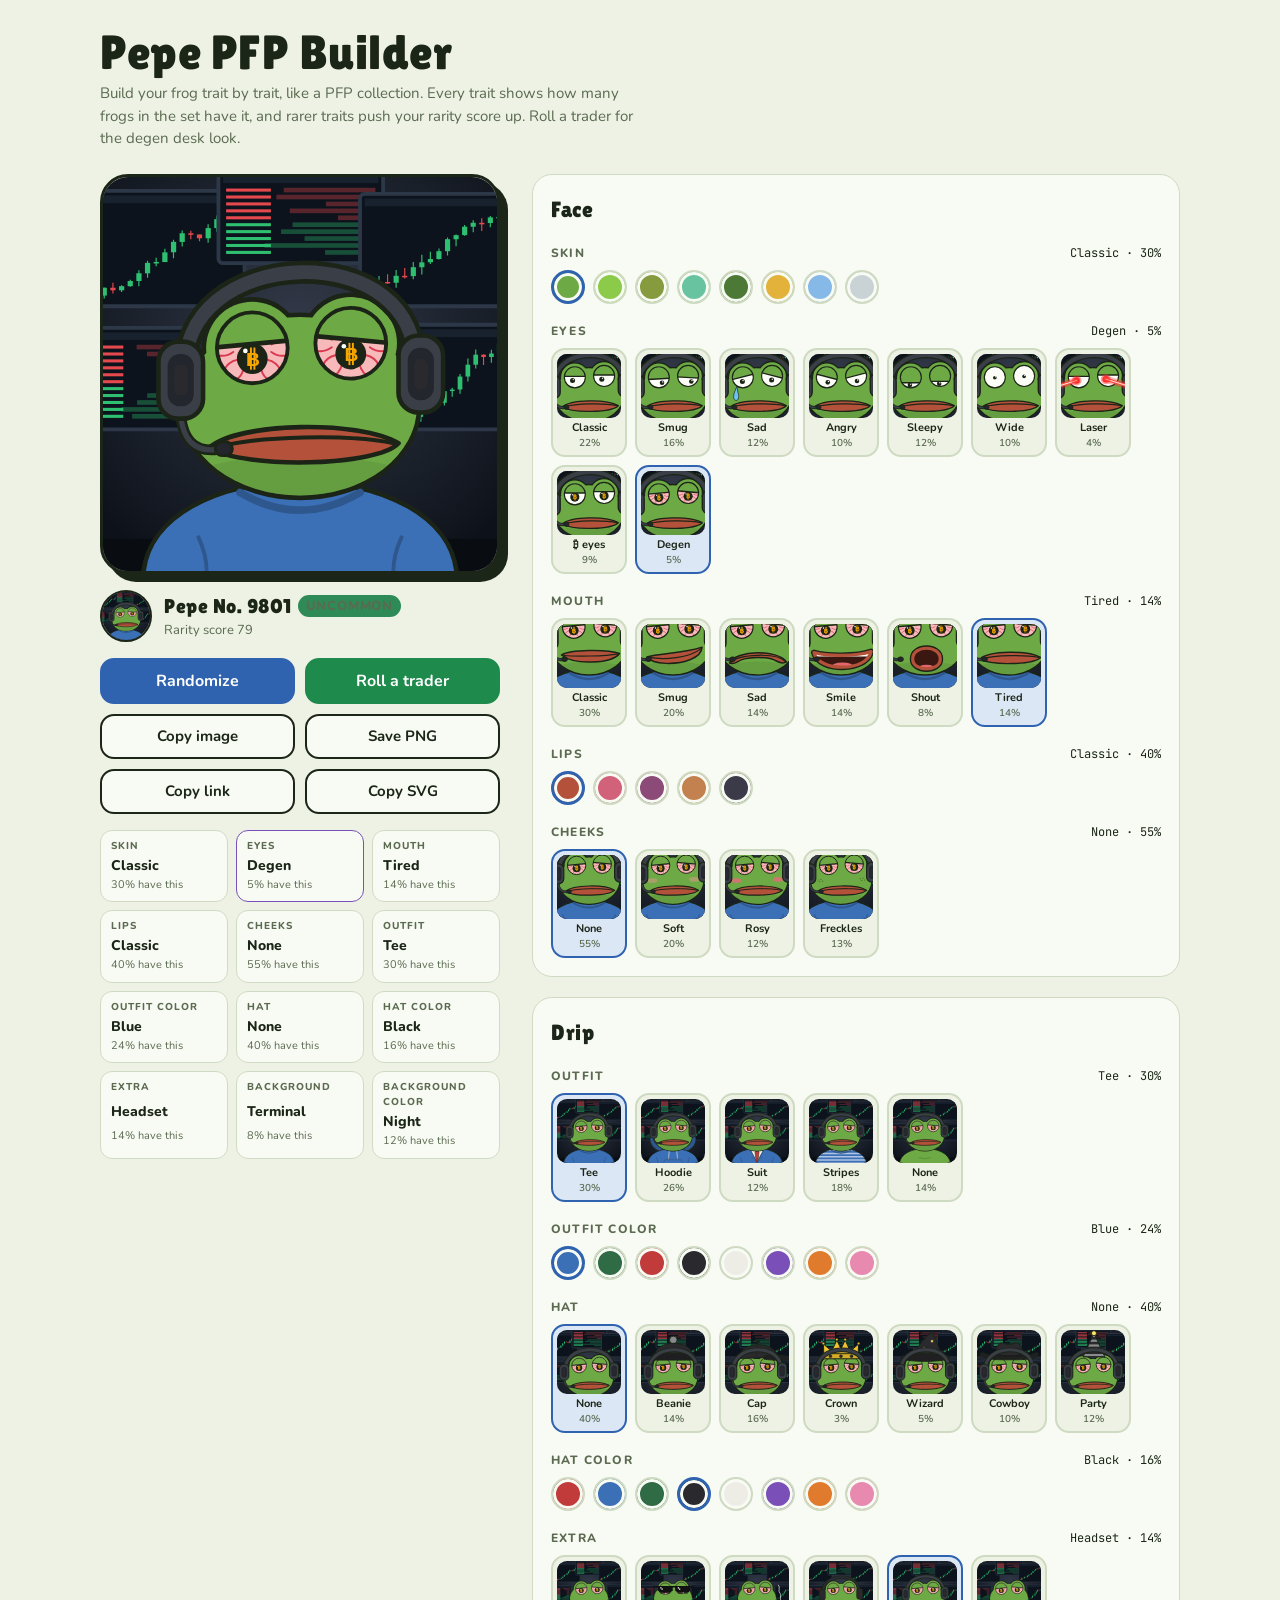
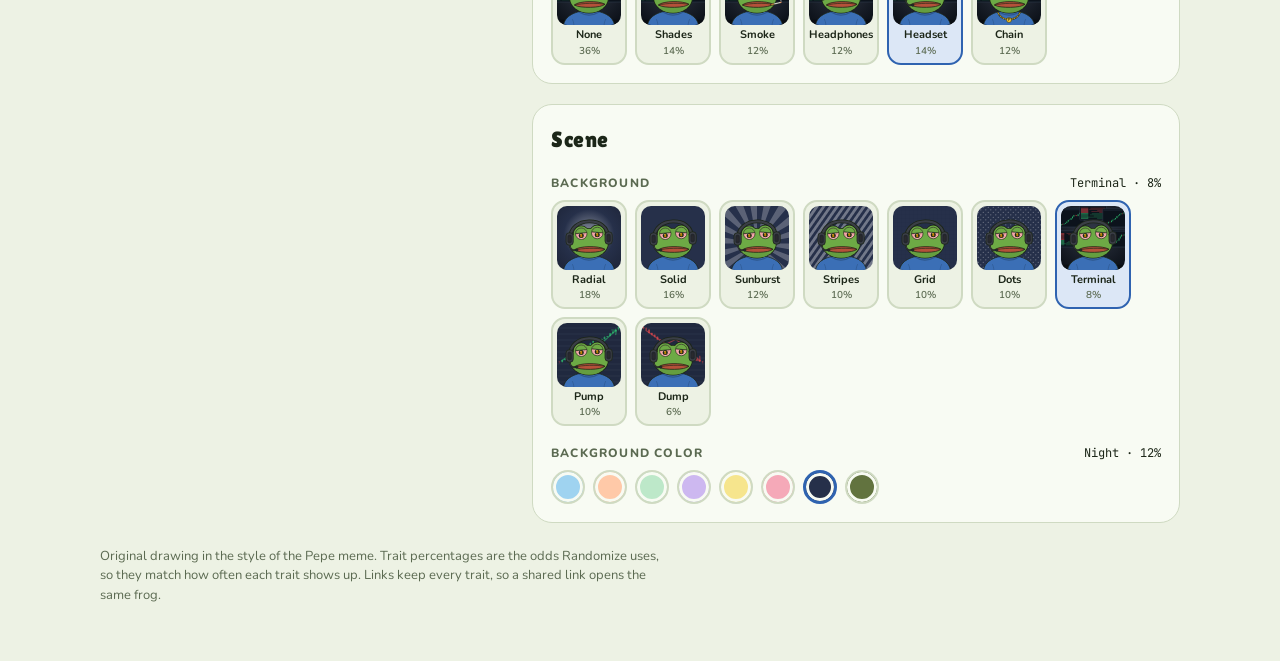
==== commit 3bd2c7be: "Add trader trait pack and NFT-style rarity to Pepe builder New traits: btc and degen (bloodshot) eye" ====
--- a/pepe-pfp/index.html
+++ b/pepe-pfp/index.html
@@ -19,6 +19,12 @@
   --accent-ink: #FFFFFF;
   --accent-soft: #DCE7F6;
   --shadow: #1C2618;
+  --trader: #1E8A4C;
+  --tier-common: #7A8471;
+  --tier-uncommon: #2E8B57;
+  --tier-rare: #2F63B0;
+  --tier-epic: #7A4FB8;
+  --tier-legendary: #E8B730;
   --font-display: "Lilita One", "Arial Rounded MT Bold", "Trebuchet MS", system-ui, sans-serif;
   --font-body: "Nunito", "Segoe UI", system-ui, -apple-system, sans-serif;
   --font-mono: "JetBrains Mono", ui-monospace, "SFMono-Regular", Menlo, monospace;
@@ -115,7 +121,44 @@
   letter-spacing: 0.5px;
   font-variant-numeric: tabular-nums;
 }
-.serial span { color: var(--muted); font-size: 13px; }
+.serial span { color: var(--muted); font-size: 13px; font-variant-numeric: tabular-nums; }
+.tier {
+  display: inline-block;
+  margin-left: 6px;
+  padding: 2px 8px;
+  border-radius: 999px;
+  font: 800 11px/1.4 var(--font-body);
+  letter-spacing: 0.8px;
+  text-transform: uppercase;
+  color: #FFFFFF;
+  background: var(--tier-common);
+  vertical-align: 3px;
+}
+.tier[data-tier="uncommon"] { background: var(--tier-uncommon); }
+.tier[data-tier="rare"] { background: var(--tier-rare); }
+.tier[data-tier="epic"] { background: var(--tier-epic); }
+.tier[data-tier="legendary"] { background: var(--tier-legendary); color: #2A1E00; }
+
+.props {
+  display: grid;
+  grid-template-columns: repeat(3, minmax(0, 1fr));
+  gap: 8px;
+  max-width: 400px;
+}
+@media (max-width: 380px) { .props { grid-template-columns: repeat(2, minmax(0, 1fr)); } }
+.prop {
+  border: 1px solid var(--line);
+  background: var(--surface);
+  border-radius: 12px;
+  padding: 8px 10px;
+  display: grid;
+  gap: 1px;
+  min-width: 0;
+}
+.prop .k { font-size: 10px; font-weight: 800; letter-spacing: 1px; text-transform: uppercase; color: var(--muted); }
+.prop .v { font-size: 14px; font-weight: 800; overflow-wrap: anywhere; }
+.prop .p { font-size: 11px; color: var(--muted); font-variant-numeric: tabular-nums; }
+.prop.is-rare { border-color: var(--tier-epic); }
 
 .actions {
   display: grid;
@@ -135,7 +178,9 @@
 }
 .btn:hover { background: var(--accent-soft); }
 .btn:active { transform: translateY(1px); }
-.btn.primary { background: var(--accent); color: var(--accent-ink); border-color: var(--accent); grid-column: 1 / -1; font-size: 16px; }
+.btn.primary { background: var(--accent); color: var(--accent-ink); border-color: var(--accent); font-size: 16px; }
+.btn.trader { background: var(--trader); color: #FFFFFF; border-color: var(--trader); font-size: 16px; }
+.btn.trader:hover { filter: brightness(1.08); background: var(--trader); }
 .btn.primary:hover { filter: brightness(1.06); }
 .btn:focus-visible, .opt:focus-visible { outline: 3px solid var(--accent); outline-offset: 2px; }
 
@@ -210,6 +255,7 @@
 }
 .opt svg { width: 64px; height: 64px; border-radius: 10px; display: block; }
 .opt:hover { border-color: var(--muted); }
+.opt small { font-weight: 600; font-size: 10px; color: var(--muted); font-variant-numeric: tabular-nums; }
 .opt[aria-checked="true"] { border-color: var(--accent); background: var(--accent-soft); }
 
 .swatch {
@@ -233,7 +279,7 @@
 <div class="wrap">
   <header>
     <h1>Pepe PFP Builder</h1>
-    <p class="lede">Pick eyes, lips, hats and drip for your frog. Every change shows up right away. Copy the PNG when it feels good, man.</p>
+    <p class="lede">Build your frog trait by trait, like a PFP collection. Every trait shows how many frogs in the set have it, and rarer traits push your rarity score up. Roll a trader for the degen desk look.</p>
   </header>
 
   <div class="layout">
@@ -242,12 +288,13 @@
       <div class="card-meta">
         <div class="mini" id="mini" aria-hidden="true"></div>
         <div class="serial">
-          <b id="serial">Rare Pepe No. 0001</b>
+          <b id="serial">Pepe No. 0001</b>
           <span id="summary">Round crop preview</span>
         </div>
       </div>
       <div class="actions">
         <button class="btn primary" id="btn-random" type="button">Randomize</button>
+        <button class="btn trader" id="btn-trader" type="button">Roll a trader</button>
         <button class="btn" id="btn-copy-img" type="button">Copy image</button>
         <button class="btn" id="btn-save" type="button">Save PNG</button>
         <button class="btn" id="btn-link" type="button">Copy link</button>
@@ -257,13 +304,14 @@
         <img id="save-img" alt="Your Pepe avatar as a 1024 px PNG">
         <p>Right-click the image and choose Save image, or long-press it on a phone.</p>
       </div>
+      <div class="props" id="props" aria-label="Traits"></div>
     </aside>
 
     <main class="traits" id="traits"></main>
   </div>
 
   <footer>
-    Original drawing in the style of the Pepe meme. Links keep every trait, so a shared link opens the same frog.
+    Original drawing in the style of the Pepe meme. Trait percentages are the odds Randomize uses, so they match how often each trait shows up. Links keep every trait, so a shared link opens the same frog.
   </footer>
 </div>
 <div class="toast" id="toast" role="status" aria-live="polite" hidden></div>
@@ -283,18 +331,34 @@
     bgColor: { sky: '#9FD3F0', peach: '#FFC9A8', mint: '#BDE8C9', lilac: '#CDB8F0', lemon: '#F6E58D', rose: '#F5A9B8', night: '#26304A', swamp: '#62733F' },
   };
   const SHAPES = {
-    eyes: ['classic', 'smug', 'sad', 'angry', 'sleepy', 'wide', 'laser'],
-    mouth: ['classic', 'smug', 'sad', 'smile', 'shout'],
+    eyes: ['classic', 'smug', 'sad', 'angry', 'sleepy', 'wide', 'laser', 'btc', 'degen'],
+    mouth: ['classic', 'smug', 'sad', 'smile', 'shout', 'tired'],
     blush: ['none', 'soft', 'rosy', 'freckles'],
     outfit: ['tee', 'hoodie', 'suit', 'stripes', 'none'],
     hat: ['none', 'beanie', 'cap', 'crown', 'wizard', 'cowboy', 'party'],
-    extra: ['none', 'shades', 'cig', 'headphones', 'chain'],
-    background: ['radial', 'solid', 'sunburst', 'stripes', 'grid', 'dots'],
+    extra: ['none', 'shades', 'cig', 'headphones', 'headset', 'chain'],
+    background: ['radial', 'solid', 'sunburst', 'stripes', 'grid', 'dots', 'terminal', 'pump', 'dump'],
+  };
+  // Share of the collection (percent) that has each trait. Each list adds up to 100.
+  // Randomize draws with these odds, and the rarity score is built from them.
+  const WEIGHTS = {
+    skin: { classic: 30, lime: 18, olive: 14, mint: 12, swamp: 12, gold: 3, ice: 6, ghost: 5 },
+    eyes: { classic: 22, smug: 16, sad: 12, angry: 10, sleepy: 12, wide: 10, laser: 4, btc: 9, degen: 5 },
+    mouth: { classic: 30, smug: 20, sad: 14, smile: 14, shout: 8, tired: 14 },
+    lips: { classic: 40, rose: 18, plum: 12, caramel: 20, ink: 10 },
+    blush: { none: 55, soft: 20, rosy: 12, freckles: 13 },
+    outfit: { tee: 30, hoodie: 26, suit: 12, stripes: 18, none: 14 },
+    outfitColor: { blue: 24, forest: 14, red: 12, black: 14, white: 10, purple: 10, orange: 9, pink: 7 },
+    hat: { none: 40, beanie: 14, cap: 16, crown: 3, wizard: 5, cowboy: 10, party: 12 },
+    hatColor: { red: 20, blue: 16, forest: 12, black: 16, white: 10, purple: 10, orange: 9, pink: 7 },
+    extra: { none: 36, shades: 14, cig: 12, headphones: 12, headset: 14, chain: 12 },
+    background: { radial: 18, solid: 16, sunburst: 12, stripes: 10, grid: 10, dots: 10, terminal: 8, pump: 10, dump: 6 },
+    bgColor: { sky: 18, peach: 14, mint: 14, lilac: 12, lemon: 12, rose: 10, night: 12, swamp: 8 },
   };
   const DEFAULTS = {
-    skin: 'classic', eyes: 'classic', mouth: 'classic', lips: 'classic', blush: 'none',
-    outfit: 'tee', outfitColor: 'blue', hat: 'none', hatColor: 'red', extra: 'none',
-    background: 'radial', bgColor: 'sky',
+    skin: 'classic', eyes: 'degen', mouth: 'tired', lips: 'classic', blush: 'none',
+    outfit: 'tee', outfitColor: 'blue', hat: 'none', hatColor: 'black', extra: 'headset',
+    background: 'terminal', bgColor: 'night',
   };
   const KEYS = Object.keys(DEFAULTS);
   const LABELS = {
@@ -302,7 +366,7 @@
     outfit: 'Outfit', outfitColor: 'Outfit color', hat: 'Hat', hatColor: 'Hat color', extra: 'Extra',
     background: 'Background', bgColor: 'Background color',
   };
-  const OPTION_NAMES = { cig: 'Smoke', none: 'None', tee: 'Tee' };
+  const OPTION_NAMES = { cig: 'Smoke', none: 'None', tee: 'Tee', btc: '₿ eyes', degen: 'Degen', pump: 'Pump', dump: 'Dump' };
   const GROUPS = [
     { title: 'Face', keys: ['skin', 'eyes', 'mouth', 'lips', 'blush'] },
     { title: 'Drip', keys: ['outfit', 'outfitColor', 'hat', 'hatColor', 'extra'] },
@@ -365,8 +429,84 @@
           `<pattern id="${u}-bg" width="40" height="40" patternUnits="userSpaceOnUse"><rect width="40" height="40" fill="${c}"/><circle cx="10" cy="10" r="5" fill="${lo}"/><circle cx="30" cy="30" r="5" fill="${lo}"/></pattern>`,
           `<rect width="512" height="512" fill="url(#${u}-bg)"/>`,
         ];
+      case 'pump':
+      case 'dump': {
+        const up = kind === 'pump';
+        const base = darken(c, 0.15);
+        let grid = '';
+        for (let y = 40; y < 512; y += 48) grid += `M0,${y}H512`;
+        return ['',
+          `<rect width="512" height="512" fill="${base}"/>` +
+          `<path d="${grid}" stroke="${lighten(base, 0.18)}" stroke-width="2"/>` +
+          `<g opacity=".75">${candles(8, 24, 496, 300, 22, up ? 1.1 : -1.1, up ? 7 : 11)}</g>` +
+          (up
+            ? `<path d="M40,300 L200,190 L280,230 L470,60" fill="none" stroke="${CANDLE_UP}" stroke-width="10" stroke-linecap="round" stroke-linejoin="round" opacity=".55"/><path d="M440,56 L474,58 L470,92" fill="none" stroke="${CANDLE_UP}" stroke-width="10" stroke-linecap="round" stroke-linejoin="round" opacity=".55"/>`
+            : `<path d="M40,60 L200,170 L280,130 L470,300" fill="none" stroke="${CANDLE_DOWN}" stroke-width="10" stroke-linecap="round" stroke-linejoin="round" opacity=".55"/><path d="M436,300 L472,302 L470,266" fill="none" stroke="${CANDLE_DOWN}" stroke-width="10" stroke-linecap="round" stroke-linejoin="round" opacity=".55"/>`)];
+      }
+      case 'terminal': {
+        const room = mix(c, '#06090D', 0.78);
+        const glow = lighten(c, 0.2);
+        const screen = (x, y, w, h, seed, drift, book) =>
+          `<rect x="${x}" y="${y}" width="${w}" height="${h}" rx="6" fill="#0C131C" stroke="#2C3747" stroke-width="5"/>` +
+          `<rect x="${x + 6}" y="${y + 6}" width="${w - 12}" height="10" fill="#18222F"/>` +
+          (book ? orderBook(x + 10, y + 22, w - 20, h - 30, seed) : candles(x + 8, y + 24, w - 16, h - 34, Math.round(w / 12), drift, seed));
+        return [
+          `<radialGradient id="${u}-bg" cx="50%" cy="38%" r="70%"><stop offset="0" stop-color="${glow}" stop-opacity=".55"/><stop offset="1" stop-color="${glow}" stop-opacity="0"/></radialGradient>`,
+          `<rect width="512" height="512" fill="${room}"/><rect width="512" height="512" fill="url(#${u}-bg)"/>` +
+          screen(-12, 18, 196, 150, 3, 0.8, false) +
+          screen(150, -8, 214, 120, 5, -0.4, true) +
+          screen(334, 22, 194, 146, 9, 0.6, false) +
+          screen(-16, 196, 128, 132, 13, -0.7, true) +
+          screen(400, 192, 128, 136, 17, 1, false) +
+          `<rect x="0" y="470" width="512" height="42" fill="${darken(room, 0.3)}"/>`,
+        ];
+      }
     }
     return ['', ''];
+  }
+
+  // ---------- chart helpers (seeded, so a trait always draws the same) ----------
+  const CANDLE_UP = '#2FBF71', CANDLE_DOWN = '#E5484D';
+  function rng(seed) {
+    let a = seed >>> 0;
+    return () => {
+      a = (a + 0x6D2B79F5) >>> 0;
+      let t = a;
+      t = Math.imul(t ^ (t >>> 15), t | 1);
+      t ^= t + Math.imul(t ^ (t >>> 7), t | 61);
+      return ((t ^ (t >>> 14)) >>> 0) / 4294967296;
+    };
+  }
+  function candles(x, y, w, h, n, drift, seed) {
+    const r = rng(seed);
+    const bars = [];
+    let v = 0;
+    for (let i = 0; i < n; i++) {
+      const o = v, cl = o + drift + (r() - 0.5) * 3;
+      bars.push([o, cl, Math.max(o, cl) + r() * 1.2, Math.min(o, cl) - r() * 1.2]);
+      v = cl;
+    }
+    const max = Math.max(...bars.map((b) => b[2])), min = Math.min(...bars.map((b) => b[3]));
+    const sy = (val) => y + h - ((val - min) / (max - min || 1)) * h;
+    const bw = w / n;
+    return bars.map(([o, cl, hi, lo], i) => {
+      const cx = x + bw * i + bw / 2, col = cl >= o ? CANDLE_UP : CANDLE_DOWN;
+      const top = sy(Math.max(o, cl)), bot = sy(Math.min(o, cl));
+      return `<line x1="${cx.toFixed(1)}" y1="${sy(hi).toFixed(1)}" x2="${cx.toFixed(1)}" y2="${sy(lo).toFixed(1)}" stroke="${col}" stroke-width="${Math.max(1.5, bw * 0.12).toFixed(1)}"/>` +
+        `<rect x="${(cx - bw * 0.3).toFixed(1)}" y="${top.toFixed(1)}" width="${(bw * 0.6).toFixed(1)}" height="${Math.max(2, bot - top).toFixed(1)}" fill="${col}"/>`;
+    }).join('');
+  }
+  function orderBook(x, y, w, h, seed) {
+    const r = rng(seed);
+    let g = '';
+    const rows = Math.floor(h / 9);
+    for (let i = 0; i < rows; i++) {
+      const col = i < rows / 2 ? CANDLE_DOWN : CANDLE_UP;
+      const bar = w * (0.2 + r() * 0.6);
+      g += `<rect x="${(x + w - bar).toFixed(1)}" y="${y + i * 9}" width="${bar.toFixed(1)}" height="6" fill="${col}" opacity=".35"/>` +
+        `<rect x="${x}" y="${y + i * 9 + 1}" width="${(w * 0.3).toFixed(1)}" height="4" fill="${col}"/>`;
+    }
+    return g;
   }
 
   const BODY = 'M52,520 C56,440 150,396 256,396 C362,396 456,440 460,520 Z';
@@ -420,7 +560,20 @@
     sleepy: { o: 24, i: 24, px: -4, py: 34, pr: 10 },
     wide: { o: -90, i: -90, px: 0, py: 2, pr: 8 },
     laser: { o: -4, i: -4, px: -10, py: 14, pr: 11 },
+    btc: { o: -6, i: -6, px: 0, py: 12, pr: 20 },
+    degen: { o: 0, i: -10, px: 0, py: 14, pr: 20 },
   };
+  // Red veins on a bloodshot eye: angles (degrees) where each vein starts on the rim.
+  const VEINS = [12, 38, 64, 116, 142, 168, 190, -10];
+
+  function btcPupil(px, py, r) {
+    const fs = Math.round(r * 1.25);
+    return `<circle cx="${px}" cy="${py}" r="${r}" fill="${OUT}"/>` +
+      `<rect x="${px - 3}" y="${py - r * 0.72}" width="2.5" height="${r * 1.44}" fill="#F7A600"/>` +
+      `<rect x="${px + 1.5}" y="${py - r * 0.72}" width="2.5" height="${r * 1.44}" fill="#F7A600"/>` +
+      `<text x="${px + 1}" y="${py + fs * 0.36}" text-anchor="middle" font-family="Arial Black, Arial, Helvetica, sans-serif" font-weight="900" font-size="${fs}" fill="#F7A600">B</text>` +
+      `<circle cx="${px - r * 0.45}" cy="${py - r * 0.5}" r="3" fill="#FFFFFF"/>`;
+  }
 
   function eyes(kind, skin, u) {
     const st = EYE_STYLE[kind];
@@ -431,10 +584,21 @@
       const yL = e.side < 0 ? yOuter : yInner, yR = e.side < 0 ? yInner : yOuter;
       const px = e.cx + st.px, py = e.cy + st.py;
       defs += `<clipPath id="${u}-eye${k}"><circle cx="${e.cx}" cy="${e.cy}" r="${EYE_R}"/></clipPath>`;
-      g += `<circle cx="${e.cx}" cy="${e.cy}" r="${EYE_R}" fill="#FDFDF7"/>`;
+      g += `<circle cx="${e.cx}" cy="${e.cy}" r="${EYE_R}" fill="${kind === 'degen' ? '#F7B9B9' : '#FDFDF7'}"/>`;
       g += `<g clip-path="url(#${u}-eye${k})">`;
+      if (kind === 'degen') {
+        g += VEINS.map((a, n) => {
+          const rad = a * Math.PI / 180, cos = Math.cos(rad), sin = Math.sin(rad);
+          const x1 = e.cx + EYE_R * cos, y1 = e.cy + EYE_R * sin;
+          const x2 = e.cx + EYE_R * 0.55 * cos, y2 = e.cy + EYE_R * 0.55 * sin;
+          const kx = (x1 + x2) / 2 + (n % 2 ? 5 : -5) * sin, ky = (y1 + y2) / 2 - (n % 2 ? 5 : -5) * cos;
+          return `<path d="M${x1.toFixed(1)},${y1.toFixed(1)} Q${kx.toFixed(1)},${ky.toFixed(1)} ${x2.toFixed(1)},${y2.toFixed(1)}" fill="none" stroke="#D93A50" stroke-width="2.5" stroke-linecap="round"/>`;
+        }).join('');
+      }
       if (kind === 'laser') {
         g += `<circle cx="${px}" cy="${py}" r="${st.pr + 3}" fill="#FF2D2D"/><circle cx="${px}" cy="${py}" r="5" fill="#FFF3F0"/>`;
+      } else if (kind === 'btc' || kind === 'degen') {
+        g += btcPupil(px, py, st.pr);
       } else {
         g += `<circle cx="${px}" cy="${py}" r="${st.pr}" fill="${OUT}"/><circle cx="${px + 3}" cy="${py - 4}" r="3" fill="#FFFFFF"/>`;
       }
@@ -470,6 +634,7 @@
     sad: { d: 'M144,368 C172,316 340,312 376,364 C356,376 340,362 326,356 C296,342 222,344 192,356 C176,362 160,378 144,368 Z', line: 'M150,366 C182,330 338,326 370,362', corner: [368, 360] },
     smile: { d: 'M146,326 C200,342 320,342 378,322 C362,404 166,408 146,326 Z', open: true, teeth: true, tongue: [262, 384, 46, 18], corner: [372, 328] },
     shout: { d: 'M206,352 C206,294 318,294 318,352 C318,406 206,406 206,352 Z', open: true, tongue: [262, 392, 38, 16], corner: [314, 350] },
+    tired: { d: 'M138,352 C176,318 334,316 384,346 C356,376 186,380 138,352 Z', line: 'M144,352 C200,336 322,334 378,346', corner: [374, 348] },
   };
 
   function mouth(kind, lip, u) {
@@ -580,6 +745,18 @@
           `<path d="M114,258 C94,92 418,82 398,250" fill="none" stroke="#2A2D33" stroke-width="14" stroke-linecap="round"/>` +
           `<rect x="84" y="226" width="46" height="88" rx="20" fill="${hc}" stroke="${OUT}" stroke-width="6"/>` +
           `<rect x="382" y="218" width="46" height="88" rx="20" fill="${hc}" stroke="${OUT}" stroke-width="6"/>`;
+      case 'headset': {
+        const cup = (x, y) =>
+          `<rect x="${x}" y="${y}" width="58" height="100" rx="26" fill="#3A3E46" stroke="${OUT}" stroke-width="6"/>` +
+          `<rect x="${x + 12}" y="${y + 16}" width="34" height="68" rx="16" fill="#23262C"/>` +
+          `<rect x="${x + 20}" y="${y + 30}" width="18" height="40" rx="9" fill="${hc}"/>`;
+        return `<path d="M108,262 C88,84 424,74 404,254" fill="none" stroke="${OUT}" stroke-width="30" stroke-linecap="round"/>` +
+          `<path d="M108,262 C88,84 424,74 404,254" fill="none" stroke="#3A3E46" stroke-width="18" stroke-linecap="round"/>` +
+          `<path d="M100,300 C102,344 120,358 150,354" fill="none" stroke="${OUT}" stroke-width="14" stroke-linecap="round"/>` +
+          `<path d="M100,300 C102,344 120,358 150,354" fill="none" stroke="#3A3E46" stroke-width="7" stroke-linecap="round"/>` +
+          `<rect x="146" y="344" width="22" height="18" rx="9" fill="#23262C" stroke="${OUT}" stroke-width="4"/>` +
+          cup(72, 214) + cup(384, 206);
+      }
       case 'chain':
         return `<path d="M168,412 C196,486 316,486 344,412" fill="none" stroke="${OUT}" stroke-width="14" stroke-linecap="round"/>` +
           `<path d="M168,412 C196,486 316,486 344,412" fill="none" stroke="#E8B730" stroke-width="8" stroke-dasharray="11 4"/>` +
@@ -653,10 +830,14 @@
     return String((h >>> 0) % 9999 + 1).padStart(4, '0');
   }
 
-  const RARE = { skin: ['gold', 'ice', 'ghost'], eyes: ['laser'], hat: ['crown', 'wizard'], extra: ['chain'] };
-  function rarity(s) {
-    const n = Object.entries(RARE).filter(([k, vals]) => vals.includes(s[k])).length;
-    return n >= 3 ? 'Ultra rare' : n === 2 ? 'Very rare' : n === 1 ? 'Rare' : 'Common feels';
+  // Rarity score: sum of 100 / trait share, the usual way PFP collections rank rarity.
+  const score = (s) => Math.round(KEYS.reduce((sum, k) => sum + 100 / WEIGHTS[k][s[k]], 0));
+  function tier(points) {
+    if (points >= 160) return 'legendary';
+    if (points >= 125) return 'epic';
+    if (points >= 95) return 'rare';
+    if (points >= 70) return 'uncommon';
+    return 'common';
   }
 
   // ---------- UI ----------
@@ -670,8 +851,8 @@
       grp.keys.map((k) => {
         const values = SHAPES[k] || Object.keys(SWATCH[k]);
         const buttons = values.map((v) => SHAPES[k]
-          ? `<button type="button" class="opt" role="radio" data-k="${k}" data-v="${v}" aria-label="${LABELS[k]}: ${nice(v)}"><span class="thumb"></span>${nice(v)}</button>`
-          : `<button type="button" class="opt swatch" role="radio" data-k="${k}" data-v="${v}" style="--c:${SWATCH[k][v]}" title="${nice(v)}" aria-label="${LABELS[k]}: ${nice(v)}"></button>`).join('');
+          ? `<button type="button" class="opt" role="radio" data-k="${k}" data-v="${v}" aria-label="${LABELS[k]}: ${nice(v)}"><span class="thumb"></span>${nice(v)}<small>${WEIGHTS[k][v]}%</small></button>`
+          : `<button type="button" class="opt swatch" role="radio" data-k="${k}" data-v="${v}" style="--c:${SWATCH[k][v]}" title="${nice(v)} · ${WEIGHTS[k][v]}%" aria-label="${LABELS[k]}: ${nice(v)}, ${WEIGHTS[k][v]}%"></button>`).join('');
         return `<div class="field"><div class="field-head"><span class="label" id="lbl-${k}">${LABELS[k]}</span><span class="value" id="val-${k}"></span></div>` +
           `<div class="options" role="radiogroup" aria-labelledby="lbl-${k}">${buttons}</div></div>`;
       }).join('') + `</section>`).join('');
@@ -693,29 +874,46 @@
         b.querySelector('.thumb').innerHTML = render(s, `t-${k}-${v}`, CROP[k] || '0 0 512 512');
       }
     });
-    KEYS.forEach((k) => { $('val-' + k).textContent = state[k]; });
+    KEYS.forEach((k) => { $('val-' + k).textContent = nice(state[k]) + ' · ' + WEIGHTS[k][state[k]] + '%'; });
+    $('props').innerHTML = KEYS.map((k) => {
+      const p = WEIGHTS[k][state[k]];
+      return `<div class="prop${p <= 5 ? ' is-rare' : ''}"><span class="k">${LABELS[k]}</span><span class="v">${nice(state[k])}</span><span class="p">${p}% have this</span></div>`;
+    }).join('');
   }
 
   function set(s) {
     state = s;
     $('stage').innerHTML = render(state, 'main');
     $('mini').innerHTML = render(state, 'mini');
-    $('serial').textContent = 'Rare Pepe No. ' + serial(state);
-    $('summary').textContent = rarity(state) + ' · round crop preview';
+    const pts = score(state), t = tier(pts);
+    $('serial').innerHTML = 'Pepe No. ' + serial(state) + `<span class="tier" data-tier="${t}">${t}</span>`;
+    $('summary').textContent = 'Rarity score ' + pts;
     $('save').hidden = true;
     refreshControls();
     writeLocation();
   }
 
-  function randomize() {
-    const pick = (a) => a[Math.floor(Math.random() * a.length)];
-    const s = {};
-    Object.keys(SHAPES).forEach((k) => { s[k] = pick(SHAPES[k]); });
-    Object.keys(SWATCH).forEach((k) => { s[k] = pick(Object.keys(SWATCH[k])); });
-    if (Math.random() < 0.65) s.skin = pick(['classic', 'lime', 'olive', 'mint', 'swamp']);
-    if (Math.random() < 0.35) s.hat = 'none';
-    if (Math.random() < 0.4) s.extra = 'none';
-    if (Math.random() < 0.5) s.blush = 'none';
+  const pick = (a) => a[Math.floor(Math.random() * a.length)];
+  // Draw one value with the collection odds in WEIGHTS.
+  function weighted(k) {
+    let r = Math.random() * 100;
+    for (const [v, w] of Object.entries(WEIGHTS[k])) { r -= w; if (r < 0) return v; }
+    return Object.keys(WEIGHTS[k])[0];
+  }
+  const roll = () => Object.fromEntries(KEYS.map((k) => [k, weighted(k)]));
+
+  function randomize() { set(roll()); }
+
+  // Trader pack: keep the collection odds for looks, force the desk traits.
+  function rollTrader() {
+    const s = roll();
+    s.background = pick(['terminal', 'terminal', 'pump', 'dump']);
+    s.eyes = s.background === 'dump' ? pick(['sad', 'degen', 'sleepy']) : pick(['degen', 'degen', 'btc', 'laser', 'sleepy']);
+    s.mouth = s.background === 'dump' ? pick(['sad', 'tired']) : pick(['tired', 'classic', 'smug', 'smile']);
+    s.extra = pick(['headset', 'headset', 'headphones', 'none']);
+    s.outfit = pick(['tee', 'hoodie', 'hoodie', 'suit']);
+    if (s.extra !== 'none') s.hat = pick(['none', 'none', 'cap', 'beanie']);
+    if (s.background === 'terminal') s.bgColor = pick(['night', 'night', 'swamp', 'sky']);
     set(s);
   }
 
@@ -770,6 +968,7 @@
   }
 
   $('btn-random').addEventListener('click', randomize);
+  $('btn-trader').addEventListener('click', rollTrader);
   $('btn-save').addEventListener('click', showSave);
   $('btn-svg').addEventListener('click', () => copyText(render(state, 'pepe', '0 0 512 512', 512), 'SVG copied'));
   $('btn-link').addEventListener('click', () => {
